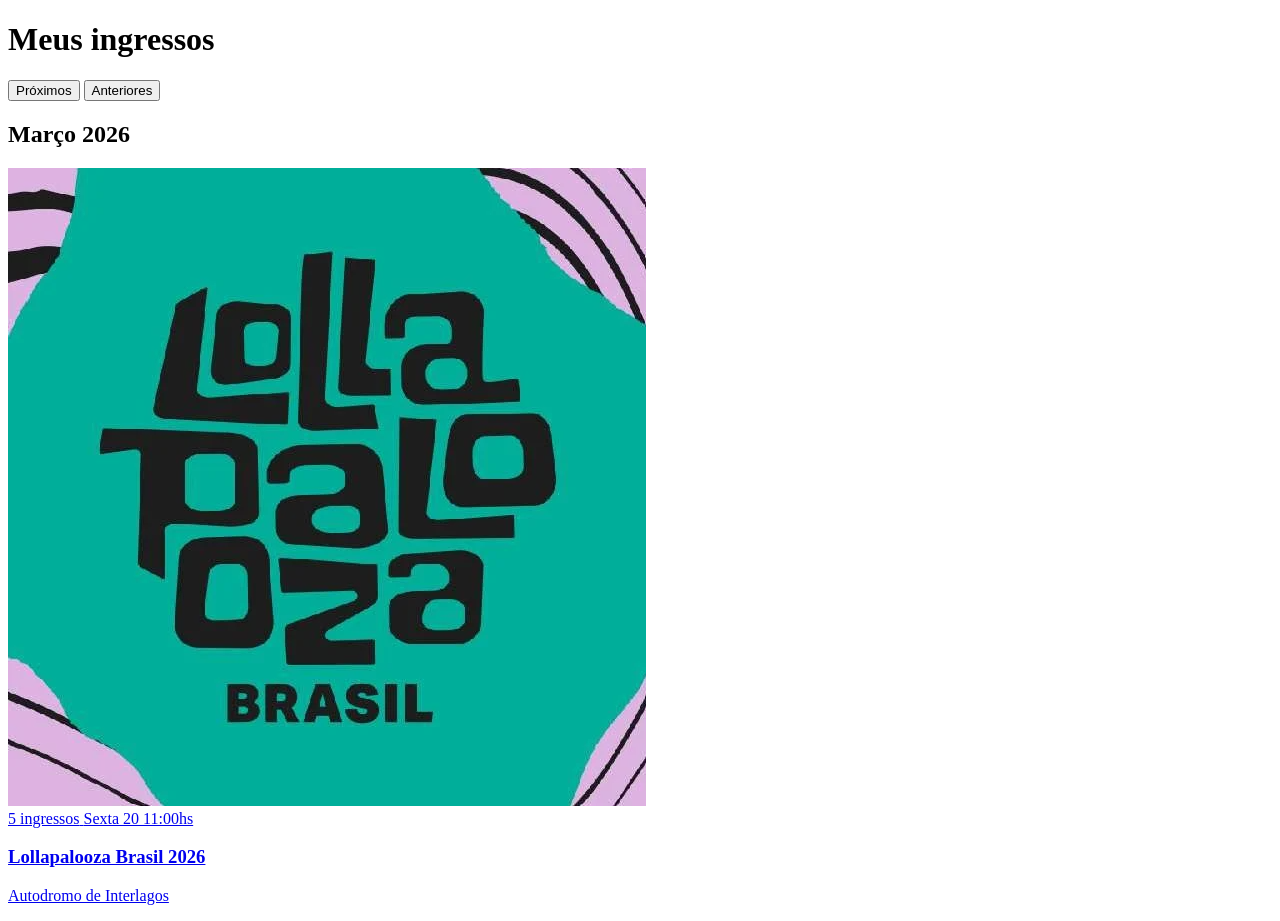
==== index.html @ 1d3a11af "1" ====
<!DOCTYPE html>
<html lang="pt-br">
<head>
  <meta charset="UTF-8">
  <meta name="viewport" content="width=device-width, initial-scale=1.0">
  <title>Meus ingressos</title>

  <link rel="stylesheet" href="home.css">
</head>
<body>

<div class="container">

  <!-- HEADER -->
  <header class="header">
    <h1>Meus ingressos</h1>

    <div class="icons">
      <div class="icon"></div>
      <div class="icon"></div>
    </div>
  </header>

  <!-- TABS -->
  <div class="tabs">
    <button class="tab active">Próximos</button>
    <button class="tab">Anteriores</button>
    
  </div>

  <!-- MÊS -->
  <h2 class="month">Março 2026</h2>


  <a href="ingresso.html" class="event-card">
    
    <img src="assets/lolaini.png" class="thumb">

    <div class="event-info">
      <div class="top-line">
        <span class="qtd">5 ingressos</span>
        <span class="date">Sexta 20 11:00hs</span>
      </div>

      <h3>Lollapalooza Brasil 2026</h3>
      <p>Autodromo de Interlagos</p>
    </div>

  </a>

</div>

</body>
</html>
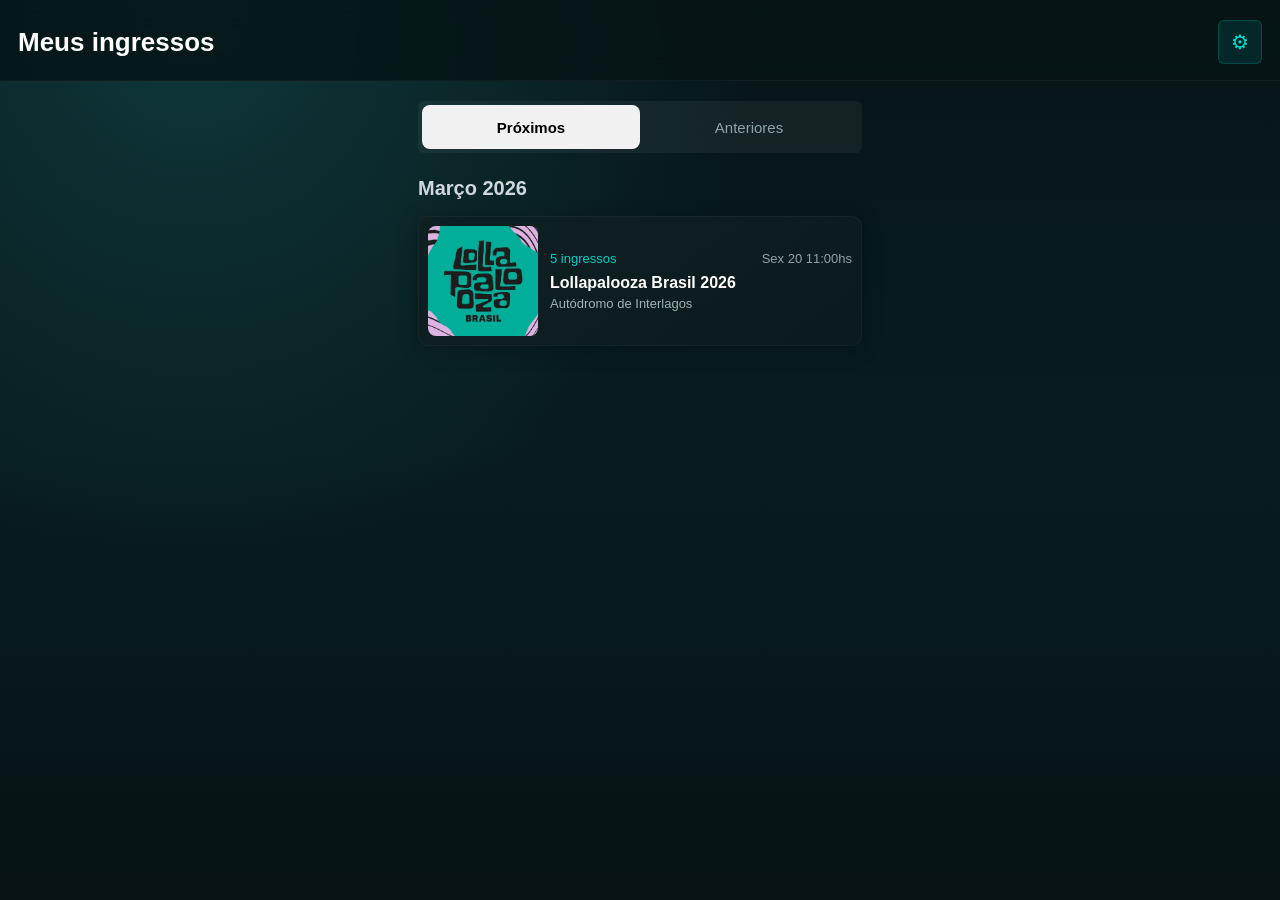
==== commit 6a337ab3: "feat: Add a dedicated configuration page for managing event details, images, and multiple tickets." ====
--- a/index.html
+++ b/index.html
@@ -1,54 +1,119 @@
 <!DOCTYPE html>
 <html lang="pt-br">
+
 <head>
   <meta charset="UTF-8">
-  <meta name="viewport" content="width=device-width, initial-scale=1.0">
-  <title>Meus ingressos</title>
-
+  <meta name="viewport" content="width=device-width, initial-scale=1.0, viewport-fit=cover">
+  <meta name="theme-color" content="#071416">
+  <!-- PWA -->
+  <meta name="apple-mobile-web-app-capable" content="yes">
+  <meta name="apple-mobile-web-app-status-bar-style" content="black-translucent">
+  <meta name="apple-mobile-web-app-title" content="Ingressos">
+  <link rel="apple-touch-icon" href="assets/acdc.png">
+  <link rel="manifest" href="../manifest.json">
+  <title>Meus Ingressos</title>
   <link rel="stylesheet" href="home.css">
 </head>
+
 <body>
-
-<div class="container">
 
   <!-- HEADER -->
   <header class="header">
     <h1>Meus ingressos</h1>
-
-    <div class="icons">
-      <div class="icon"></div>
-      <div class="icon"></div>
+    <div class="header-actions">
+      <a href="config.html" class="btn-config" aria-label="Configurações">⚙</a>
     </div>
   </header>
 
-  <!-- TABS -->
-  <div class="tabs">
-    <button class="tab active">Próximos</button>
-    <button class="tab">Anteriores</button>
-    
+  <!-- CONTEÚDO DINÂMICO -->
+  <div class="container">
+    <div class="content">
+
+      <!-- TABS -->
+      <div class="tabs">
+        <button class="tab active" id="tabProximos" onclick="switchTab('proximos')">Próximos</button>
+        <button class="tab" id="tabAnteriores" onclick="switchTab('anteriores')">Anteriores</button>
+      </div>
+
+      <!-- LISTA DE EVENTOS -->
+      <h2 class="month" id="monthLabel"></h2>
+      <div id="eventList"></div>
+
+    </div>
   </div>
 
-  <!-- MÊS -->
-  <h2 class="month">Março 2026</h2>
+  <script src="config.js"></script>
+  <script>
+    // ---- Tab switching ----
+    function switchTab(tab) {
+      document.getElementById('tabProximos').classList.toggle('active', tab === 'proximos');
+      document.getElementById('tabAnteriores').classList.toggle('active', tab === 'anteriores');
+      // "Anteriores" mostra estado vazio nesta demo
+      document.getElementById('eventList').style.display = tab === 'proximos' ? '' : 'none';
+      document.getElementById('monthLabel').style.display = tab === 'proximos' ? '' : 'none';
+    }
 
+    // ---- Render event card from config ----
+    function render() {
+      const cfg = getConfig();
+      const ev = cfg.event;
 
-  <a href="ingresso.html" class="event-card">
-    
-    <img src="assets/lolaini.png" class="thumb">
+      // Month label derived from date string
+      document.getElementById('monthLabel').textContent = formatMonthLabel(ev.date);
 
-    <div class="event-info">
-      <div class="top-line">
-        <span class="qtd">5 ingressos</span>
-        <span class="date">Sexta 20 11:00hs</span>
-      </div>
+      const qtd = cfg.tickets.length;
+      const label = qtd === 1 ? '1 ingresso' : `${qtd} ingressos`;
 
-      <h3>Lollapalooza Brasil 2026</h3>
-      <p>Autodromo de Interlagos</p>
-    </div>
+      // Format date display
+      const dateShort = formatDateShort(ev.date, ev.time);
 
-  </a>
+      document.getElementById('eventList').innerHTML = `
+      <a href="ingresso.html" class="event-card">
+        <img src="${ev.thumbImage}" class="thumb" alt="${ev.name}">
+        <div class="event-info">
+          <div class="top-line">
+            <span class="qtd">${label}</span>
+            <span class="date">${dateShort}</span>
+          </div>
+          <h3>${ev.name}</h3>
+          <p>${ev.venue}</p>
+        </div>
+      </a>
+    `;
+    }
 
-</div>
+    // e.g. "20/3/2026" + "11:00" → "Sexta 20 11:00hs"
+    function formatDateShort(dateStr, time) {
+      try {
+        const parts = dateStr.split('/');
+        if (parts.length < 2) return `${dateStr} ${time}hs`;
+        const d = parseInt(parts[0]);
+        const m = parseInt(parts[1]) - 1;
+        const y = parseInt(parts[2]) || new Date().getFullYear();
+        const date = new Date(y, m, d);
+        const days = ['Dom', 'Seg', 'Ter', 'Qua', 'Qui', 'Sex', 'Sáb'];
+        return `${days[date.getDay()]} ${d} ${time}hs`;
+      } catch {
+        return `${dateStr} ${time}hs`;
+      }
+    }
 
+    // e.g. "20/3/2026" → "Março 2026"
+    function formatMonthLabel(dateStr) {
+      const months = ['Janeiro', 'Fevereiro', 'Março', 'Abril', 'Maio', 'Junho',
+        'Julho', 'Agosto', 'Setembro', 'Outubro', 'Novembro', 'Dezembro'];
+      try {
+        const parts = dateStr.split('/');
+        const m = parseInt(parts[1]) - 1;
+        const y = parseInt(parts[2]) || new Date().getFullYear();
+        return `${months[m]} ${y}`;
+      } catch {
+        return dateStr;
+      }
+    }
+
+    render();
+  </script>
 </body>
+
 </html>
--- a/home.css
+++ b/home.css
@@ -0,0 +1,250 @@
+/* =============================================
+   GLOBAL RESET
+   ============================================= */
+*{
+  margin: 0;
+  padding: 0;
+  box-sizing: border-box;
+  font-family: -apple-system, BlinkMacSystemFont, "Segoe UI", Roboto, sans-serif;
+  -webkit-tap-highlight-color: transparent;
+}
+
+/* =============================================
+   BODY — full height, dark bg, no horizontal scroll
+   ============================================= */
+body {
+  background:
+    radial-gradient(circle at 15% 0%, rgba(20, 80, 85, 0.6), transparent 40%),
+    linear-gradient(180deg, #071416 0%, #081c1f 50%, #061214 100%);
+  color: white;
+  /* Use 100dvh so the URL bar on mobile doesn't break layout */
+  min-height: 100dvh;
+  overflow-x: hidden;
+}
+
+/* =============================================
+   CONTAINER — full width on phones, capped on large screens
+   ============================================= */
+.container {
+  width: 100%;
+  max-width: 480px;
+  margin: 0 auto;
+  padding: 0 18px 24px;
+  /* Safe area for iOS notch and home bar */
+  padding-left:   max(18px, env(safe-area-inset-left));
+  padding-right:  max(18px, env(safe-area-inset-right));
+  padding-bottom: max(24px, env(safe-area-inset-bottom));
+}
+
+/* =============================================
+   HEADER — sticky with blur, accounts for notch
+   ============================================= */
+.header {
+  display: flex;
+  justify-content: space-between;
+  align-items: center;
+  padding: 16px 18px;
+  padding-top: max(20px, env(safe-area-inset-top));
+  padding-left:  max(18px, env(safe-area-inset-left));
+  padding-right: max(18px, env(safe-area-inset-right));
+  position: sticky;
+  top: 0;
+  z-index: 10;
+  /* Frosted glass effect for status bar overlap */
+  background: rgba(7, 20, 22, 0.85);
+  backdrop-filter: blur(12px);
+  -webkit-backdrop-filter: blur(12px);
+  border-bottom: 1px solid rgba(255,255,255,0.04);
+  /* Use padding instead of margin so sticky header height is correct */
+  margin-bottom: 0;
+}
+
+.header h1 {
+  font-size: clamp(20px, 6vw, 26px);
+  font-weight: 600;
+}
+
+/* Config gear button — hidden tap area behind right icons */
+.header-actions {
+  display: flex;
+  gap: 8px;
+  align-items: center;
+}
+
+.icons {
+  display: flex;
+  gap: 10px;
+}
+
+.icon {
+  width: 42px;
+  height: 42px;
+  background: rgba(255,255,255,0.05);
+  border-radius: 6px;
+}
+
+/* Config gear icon — real button, opens config page */
+.btn-config {
+  width: 42px;
+  height: 42px;
+  background: rgba(3, 221, 210, 0.1);
+  border: 1px solid rgba(3, 221, 210, 0.2);
+  border-radius: 6px;
+  color: #03ddd2;
+  font-size: 20px;
+  display: flex;
+  align-items: center;
+  justify-content: center;
+  cursor: pointer;
+  text-decoration: none;
+  /* Ensure 44px minimum tap target */
+  min-width: 44px;
+  min-height: 44px;
+}
+
+/* =============================================
+   CONTENT AREA — scrollable, below sticky header
+   ============================================= */
+.content {
+  padding-top: 20px;
+}
+
+/* =============================================
+   TABS
+   ============================================= */
+.tabs {
+  display: flex;
+  background: rgba(255,255,255,0.05);
+  border-radius: 6px;
+  padding: 4px;
+  margin-bottom: 24px;
+}
+
+.tab {
+  flex: 1;
+  border: none;
+  padding: 0;
+  border-radius: 8px;
+  background: transparent;
+  color: #8fa3a6;
+  font-size: clamp(13px, 3.5vw, 15px);
+  cursor: pointer;
+  min-height: 44px;
+  font-family: inherit;
+  user-select: none;
+  -webkit-user-select: none;
+  transition: background 0.2s, color 0.2s;
+}
+
+.tab.active {
+  background: #f1f1f1;
+  color: black;
+  font-weight: 600;
+}
+
+/* =============================================
+   MONTH LABEL
+   ============================================= */
+.month {
+  font-size: clamp(16px, 4.5vw, 20px);
+  margin-bottom: 16px;
+  color: #cfd8dc;
+}
+
+/* =============================================
+   EVENT CARD
+   ============================================= */
+.event-card {
+  display: flex;
+  gap: 12px;
+  background: linear-gradient(145deg, #0f2023, #0b1a1c);
+  border-radius: 10px;
+  padding: 10px;
+  text-decoration: none;
+  color: white;
+  margin-bottom: 10px;
+  box-shadow:
+    0 4px 20px rgba(0,0,0,0.25),
+    inset 0 0 0 1px rgba(255,255,255,0.03);
+  transition: transform 0.15s, opacity 0.15s;
+  /* Prevent text selection on long-press */
+  user-select: none;
+  -webkit-user-select: none;
+}
+
+.event-card:active {
+  transform: scale(0.97);
+  opacity: 0.9;
+}
+
+/* =============================================
+   THUMBNAIL
+   ============================================= */
+.thumb {
+  /* Fluid sizing: stays proportional, never shrinks below 80px */
+  width: clamp(80px, 22vw, 110px);
+  height: clamp(80px, 22vw, 110px);
+  border-radius: 8px;
+  object-fit: cover;
+  flex-shrink: 0;
+}
+
+/* =============================================
+   EVENT INFO
+   ============================================= */
+.event-info {
+  flex: 1;
+  display: flex;
+  flex-direction: column;
+  justify-content: center;
+  min-width: 0; /* allows text-overflow to work */
+}
+
+.top-line {
+  display: flex;
+  justify-content: space-between;
+  align-items: center;
+  margin-bottom: 8px;
+  gap: 8px;
+}
+
+.qtd {
+  color: #00d1c7;
+  font-weight: 500;
+  font-size: clamp(11px, 3vw, 13px);
+  white-space: nowrap;
+}
+
+.date {
+  font-size: clamp(11px, 3vw, 13px);
+  color: #8fa3a6;
+  white-space: nowrap;
+}
+
+h3 {
+  font-size: clamp(13px, 3.8vw, 16px);
+  font-weight: 600;
+  margin-bottom: 4px;
+  /* Prevent very long names from overflowing */
+  overflow: hidden;
+  text-overflow: ellipsis;
+  white-space: nowrap;
+}
+
+.event-info p {
+  font-size: clamp(11px, 3.2vw, 13px);
+  color: #9fb3b6;
+  overflow: hidden;
+  text-overflow: ellipsis;
+  white-space: nowrap;
+}
+
+/* =============================================
+   EMPTY STATE
+   ============================================= */
+.empty-state {
+  text-align: center;
+  padding: 40px 20px;
+  color: #4a6870;
+  font-size: 14px;
+}
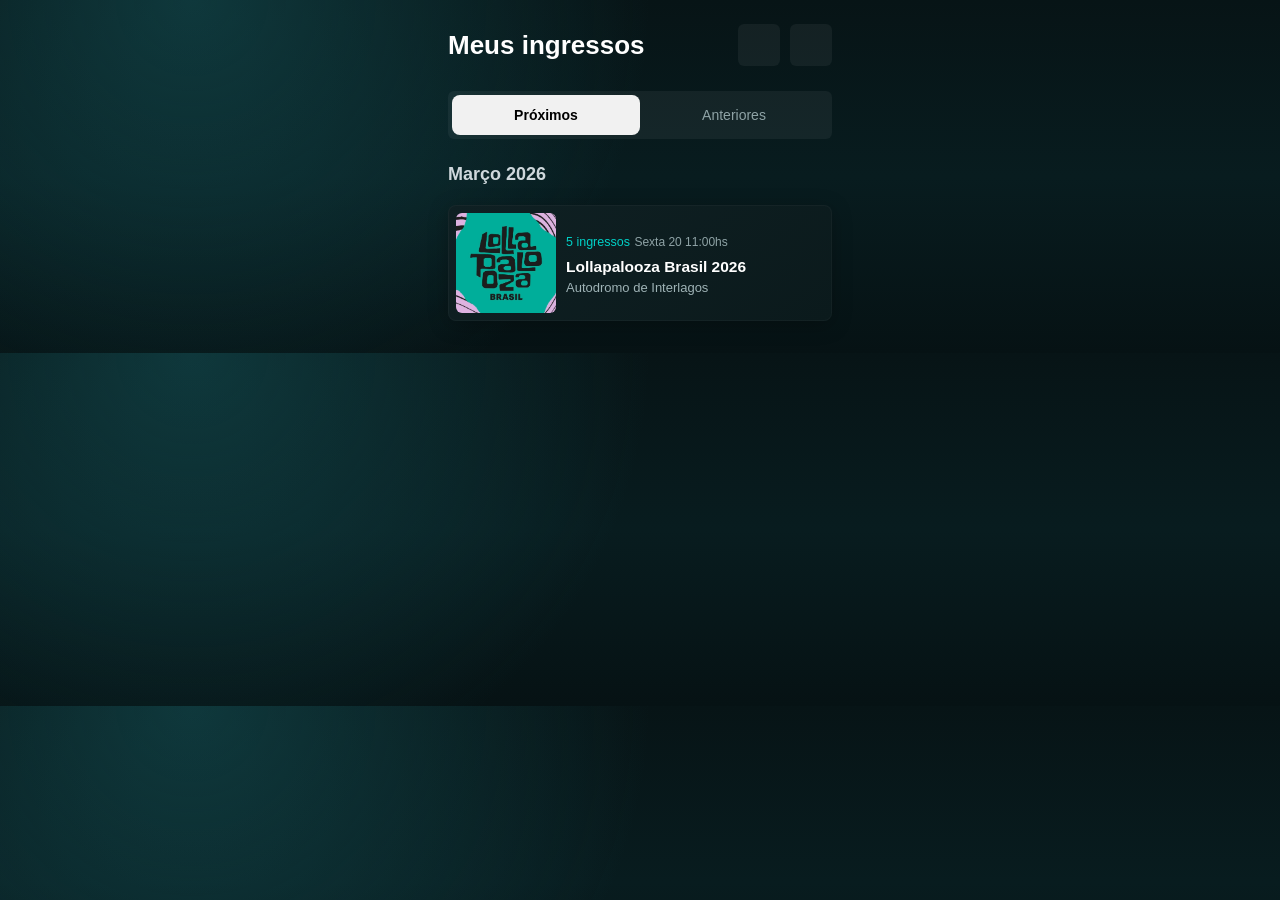
==== commit 7ca9cf5d: "reset" ====
--- a/index.html
+++ b/index.html
@@ -1,119 +1,54 @@
 <!DOCTYPE html>
 <html lang="pt-br">
-
 <head>
   <meta charset="UTF-8">
-  <meta name="viewport" content="width=device-width, initial-scale=1.0, viewport-fit=cover">
-  <meta name="theme-color" content="#071416">
-  <!-- PWA -->
-  <meta name="apple-mobile-web-app-capable" content="yes">
-  <meta name="apple-mobile-web-app-status-bar-style" content="black-translucent">
-  <meta name="apple-mobile-web-app-title" content="Ingressos">
-  <link rel="apple-touch-icon" href="assets/acdc.png">
-  <link rel="manifest" href="../manifest.json">
-  <title>Meus Ingressos</title>
+  <meta name="viewport" content="width=device-width, initial-scale=1.0">
+  <title>Meus ingressos</title>
+
   <link rel="stylesheet" href="home.css">
 </head>
+<body>
 
-<body>
+<div class="container">
 
   <!-- HEADER -->
   <header class="header">
     <h1>Meus ingressos</h1>
-    <div class="header-actions">
-      <a href="config.html" class="btn-config" aria-label="Configurações">⚙</a>
+
+    <div class="icons">
+      <div class="icon"></div>
+      <div class="icon"></div>
     </div>
   </header>
 
-  <!-- CONTEÚDO DINÂMICO -->
-  <div class="container">
-    <div class="content">
+  <!-- TABS -->
+  <div class="tabs">
+    <button class="tab active">Próximos</button>
+    <button class="tab">Anteriores</button>
+    
+  </div>
 
-      <!-- TABS -->
-      <div class="tabs">
-        <button class="tab active" id="tabProximos" onclick="switchTab('proximos')">Próximos</button>
-        <button class="tab" id="tabAnteriores" onclick="switchTab('anteriores')">Anteriores</button>
+  <!-- MÊS -->
+  <h2 class="month">Março 2026</h2>
+
+
+  <a href="ingresso.html" class="event-card">
+    
+    <img src="assets/lolaini.png" class="thumb">
+
+    <div class="event-info">
+      <div class="top-line">
+        <span class="qtd">5 ingressos</span>
+        <span class="date">Sexta 20 11:00hs</span>
       </div>
 
-      <!-- LISTA DE EVENTOS -->
-      <h2 class="month" id="monthLabel"></h2>
-      <div id="eventList"></div>
+      <h3>Lollapalooza Brasil 2026</h3>
+      <p>Autodromo de Interlagos</p>
+    </div>
 
-    </div>
-  </div>
+  </a>
 
-  <script src="config.js"></script>
-  <script>
-    // ---- Tab switching ----
-    function switchTab(tab) {
-      document.getElementById('tabProximos').classList.toggle('active', tab === 'proximos');
-      document.getElementById('tabAnteriores').classList.toggle('active', tab === 'anteriores');
-      // "Anteriores" mostra estado vazio nesta demo
-      document.getElementById('eventList').style.display = tab === 'proximos' ? '' : 'none';
-      document.getElementById('monthLabel').style.display = tab === 'proximos' ? '' : 'none';
-    }
+</div>
 
-    // ---- Render event card from config ----
-    function render() {
-      const cfg = getConfig();
-      const ev = cfg.event;
-
-      // Month label derived from date string
-      document.getElementById('monthLabel').textContent = formatMonthLabel(ev.date);
-
-      const qtd = cfg.tickets.length;
-      const label = qtd === 1 ? '1 ingresso' : `${qtd} ingressos`;
-
-      // Format date display
-      const dateShort = formatDateShort(ev.date, ev.time);
-
-      document.getElementById('eventList').innerHTML = `
-      <a href="ingresso.html" class="event-card">
-        <img src="${ev.thumbImage}" class="thumb" alt="${ev.name}">
-        <div class="event-info">
-          <div class="top-line">
-            <span class="qtd">${label}</span>
-            <span class="date">${dateShort}</span>
-          </div>
-          <h3>${ev.name}</h3>
-          <p>${ev.venue}</p>
-        </div>
-      </a>
-    `;
-    }
-
-    // e.g. "20/3/2026" + "11:00" → "Sexta 20 11:00hs"
-    function formatDateShort(dateStr, time) {
-      try {
-        const parts = dateStr.split('/');
-        if (parts.length < 2) return `${dateStr} ${time}hs`;
-        const d = parseInt(parts[0]);
-        const m = parseInt(parts[1]) - 1;
-        const y = parseInt(parts[2]) || new Date().getFullYear();
-        const date = new Date(y, m, d);
-        const days = ['Dom', 'Seg', 'Ter', 'Qua', 'Qui', 'Sex', 'Sáb'];
-        return `${days[date.getDay()]} ${d} ${time}hs`;
-      } catch {
-        return `${dateStr} ${time}hs`;
-      }
-    }
-
-    // e.g. "20/3/2026" → "Março 2026"
-    function formatMonthLabel(dateStr) {
-      const months = ['Janeiro', 'Fevereiro', 'Março', 'Abril', 'Maio', 'Junho',
-        'Julho', 'Agosto', 'Setembro', 'Outubro', 'Novembro', 'Dezembro'];
-      try {
-        const parts = dateStr.split('/');
-        const m = parseInt(parts[1]) - 1;
-        const y = parseInt(parts[2]) || new Date().getFullYear();
-        return `${months[m]} ${y}`;
-      } catch {
-        return dateStr;
-      }
-    }
-
-    render();
-  </script>
 </body>
-
 </html>
--- a/home.css
+++ b/home.css
@@ -1,74 +1,34 @@
-/* =============================================
-   GLOBAL RESET
-   ============================================= */
-*{
+* {
   margin: 0;
   padding: 0;
   box-sizing: border-box;
   font-family: -apple-system, BlinkMacSystemFont, "Segoe UI", Roboto, sans-serif;
-  -webkit-tap-highlight-color: transparent;
 }
 
-/* =============================================
-   BODY — full height, dark bg, no horizontal scroll
-   ============================================= */
 body {
   background:
     radial-gradient(circle at 15% 0%, rgba(20, 80, 85, 0.6), transparent 40%),
     linear-gradient(180deg, #071416 0%, #081c1f 50%, #061214 100%);
   color: white;
-  /* Use 100dvh so the URL bar on mobile doesn't break layout */
-  min-height: 100dvh;
-  overflow-x: hidden;
 }
 
-/* =============================================
-   CONTAINER — full width on phones, capped on large screens
-   ============================================= */
 .container {
-  width: 100%;
-  max-width: 480px;
-  margin: 0 auto;
-  padding: 0 18px 24px;
-  /* Safe area for iOS notch and home bar */
-  padding-left:   max(18px, env(safe-area-inset-left));
-  padding-right:  max(18px, env(safe-area-inset-right));
-  padding-bottom: max(24px, env(safe-area-inset-bottom));
+  max-width: 420px;
+  margin: auto;
+  padding: 24px 18px;
 }
 
-/* =============================================
-   HEADER — sticky with blur, accounts for notch
-   ============================================= */
+/* HEADER */
 .header {
   display: flex;
   justify-content: space-between;
   align-items: center;
-  padding: 16px 18px;
-  padding-top: max(20px, env(safe-area-inset-top));
-  padding-left:  max(18px, env(safe-area-inset-left));
-  padding-right: max(18px, env(safe-area-inset-right));
-  position: sticky;
-  top: 0;
-  z-index: 10;
-  /* Frosted glass effect for status bar overlap */
-  background: rgba(7, 20, 22, 0.85);
-  backdrop-filter: blur(12px);
-  -webkit-backdrop-filter: blur(12px);
-  border-bottom: 1px solid rgba(255,255,255,0.04);
-  /* Use padding instead of margin so sticky header height is correct */
-  margin-bottom: 0;
+  margin-bottom: 25px;
 }
 
 .header h1 {
-  font-size: clamp(20px, 6vw, 26px);
+  font-size: 26px;
   font-weight: 600;
-}
-
-/* Config gear button — hidden tap area behind right icons */
-.header-actions {
-  display: flex;
-  gap: 8px;
-  align-items: center;
 }
 
 .icons {
@@ -83,57 +43,24 @@
   border-radius: 6px;
 }
 
-/* Config gear icon — real button, opens config page */
-.btn-config {
-  width: 42px;
-  height: 42px;
-  background: rgba(3, 221, 210, 0.1);
-  border: 1px solid rgba(3, 221, 210, 0.2);
-  border-radius: 6px;
-  color: #03ddd2;
-  font-size: 20px;
-  display: flex;
-  align-items: center;
-  justify-content: center;
-  cursor: pointer;
-  text-decoration: none;
-  /* Ensure 44px minimum tap target */
-  min-width: 44px;
-  min-height: 44px;
-}
-
-/* =============================================
-   CONTENT AREA — scrollable, below sticky header
-   ============================================= */
-.content {
-  padding-top: 20px;
-}
-
-/* =============================================
-   TABS
-   ============================================= */
+/* TABS */
 .tabs {
   display: flex;
   background: rgba(255,255,255,0.05);
   border-radius: 6px;
   padding: 4px;
-  margin-bottom: 24px;
+  margin-bottom: 25px;
 }
 
 .tab {
   flex: 1;
   border: none;
-  padding: 0;
+  padding: 12px 0;
   border-radius: 8px;
   background: transparent;
   color: #8fa3a6;
-  font-size: clamp(13px, 3.5vw, 15px);
+  font-size: 14px;
   cursor: pointer;
-  min-height: 44px;
-  font-family: inherit;
-  user-select: none;
-  -webkit-user-select: none;
-  transition: background 0.2s, color 0.2s;
 }
 
 .tab.active {
@@ -142,109 +69,78 @@
   font-weight: 600;
 }
 
-/* =============================================
-   MONTH LABEL
-   ============================================= */
+/* MÊS */
 .month {
-  font-size: clamp(16px, 4.5vw, 20px);
-  margin-bottom: 16px;
+  font-size: 18px;
+  margin-bottom: 20px;
   color: #cfd8dc;
 }
 
-/* =============================================
-   EVENT CARD
-   ============================================= */
+/* CARD */
 .event-card {
   display: flex;
-  gap: 12px;
+  gap: 10px;
   background: linear-gradient(145deg, #0f2023, #0b1a1c);
-  border-radius: 10px;
-  padding: 10px;
+  border-radius: 8px;
+  padding: 8px;
   text-decoration: none;
   color: white;
-  margin-bottom: 10px;
-  box-shadow:
+  margin-bottom: 8px;
+
+  box-shadow: 
     0 4px 20px rgba(0,0,0,0.25),
     inset 0 0 0 1px rgba(255,255,255,0.03);
-  transition: transform 0.15s, opacity 0.15s;
-  /* Prevent text selection on long-press */
-  user-select: none;
-  -webkit-user-select: none;
+
+  transition: 0.9s;
 }
 
 .event-card:active {
-  transform: scale(0.97);
-  opacity: 0.9;
+  transform: scale(0.98);
 }
 
-/* =============================================
-   THUMBNAIL
-   ============================================= */
+/* IMAGEM */
 .thumb {
-  /* Fluid sizing: stays proportional, never shrinks below 80px */
-  width: clamp(80px, 22vw, 110px);
-  height: clamp(80px, 22vw, 110px);
-  border-radius: 8px;
+  width: 100px;
+  height: 100px;
+  border-radius: 6px;
   object-fit: cover;
-  flex-shrink: 0;
 }
 
-/* =============================================
-   EVENT INFO
-   ============================================= */
+/* INFO */
 .event-info {
   flex: 1;
   display: flex;
   flex-direction: column;
   justify-content: center;
-  min-width: 0; /* allows text-overflow to work */
 }
 
 .top-line {
-  display: flex;
+  display: -ms-inline-grid;
   justify-content: space-between;
-  align-items: center;
   margin-bottom: 8px;
-  gap: 8px;
 }
 
 .qtd {
   color: #00d1c7;
-  font-weight: 500;
-  font-size: clamp(11px, 3vw, 13px);
-  white-space: nowrap;
+  font-weight: 450;
+  font-size: 12.5px;
 }
 
 .date {
-  font-size: clamp(11px, 3vw, 13px);
+  font-size: 12px;
   color: #8fa3a6;
-  white-space: nowrap;
+  
 }
 
+/* TITULO */
 h3 {
-  font-size: clamp(13px, 3.8vw, 16px);
+  font-size: 15.5px;
   font-weight: 600;
   margin-bottom: 4px;
-  /* Prevent very long names from overflowing */
-  overflow: hidden;
-  text-overflow: ellipsis;
-  white-space: nowrap;
 }
 
+/* LOCAL */
 .event-info p {
-  font-size: clamp(11px, 3.2vw, 13px);
+  font-size: 13px;
   color: #9fb3b6;
-  overflow: hidden;
-  text-overflow: ellipsis;
-  white-space: nowrap;
-}
-
-/* =============================================
-   EMPTY STATE
-   ============================================= */
-.empty-state {
-  text-align: center;
-  padding: 40px 20px;
-  color: #4a6870;
-  font-size: 14px;
 }
